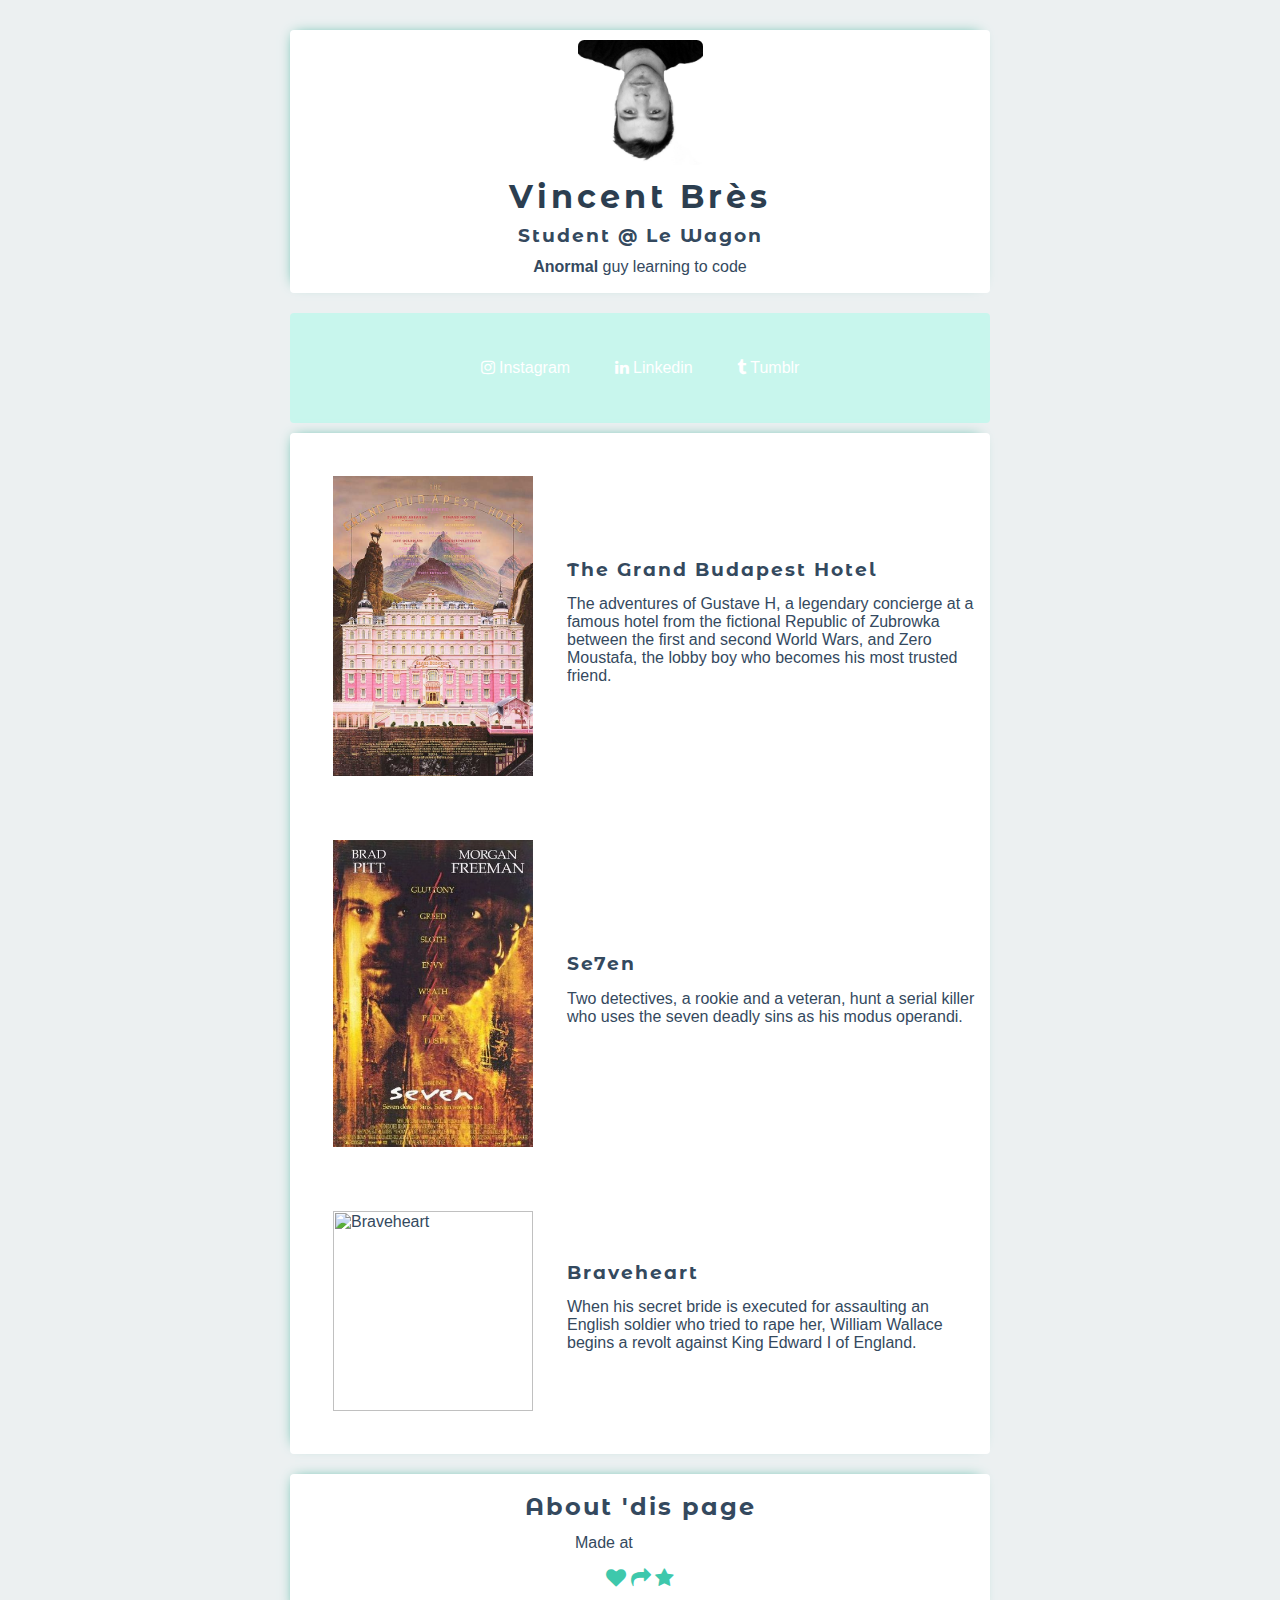
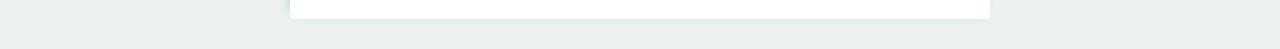
==== index.html @ ee083a6f "version to put online" ====
<html>
  <head>
    <meta charset="utf-8">
    <title>Vin¢ent </title>
    <meta name="description" content="Anormal guy">
    <link href="http://maxcdn.bootstrapcdn.com/font-awesome/4.2.0/css/font-awesome.min.css" rel="stylesheet">
    <link href='https://fonts.googleapis.com/css?family=Montserrat+Alternates:400,700|Roboto:400,100,500' rel='stylesheet' type='text/css'>
    <link rel="stylesheet" href="style.css">
  </head>

  <body>
    <div class="container">
      <div id="card-top" class="card-white text-center">
        <img id="profile-pic" src="../images/vincent-square.jpg" alt="Vincent">
        <h1 id="name-blue">Vincent Brès</h1>
        <h3>Student @ Le Wagon</h3>
        <p><strong>Anormal</strong>  guy learning to code</p>
      </div>

      <div class="card-gray text-center">
        <ul>
        <li>
          <a href="https://www.instagram.com/mc_rosbeef/">
            <i class="fa fa-instagram"></i> Instagram
          </a>
        </li>
        <li>
          <a href="https://fr.linkedin.com/in/bresvincent
    " target="_blank">
            <i class="fa fa-linkedin"></i> Linkedin
          </a>
        </li>
        <li>
          <a href="http://mc-rosbeef.tumblr.com/">
            <i class="fa fa-tumblr"></i> Tumblr
          </a>
        </li>
      </ul>
    </div>

    <div class="card-white text-center">
      <table>
          <tbody>
            <tr>
              <td>
                <img class="movie-img" src="../images/grand-budapest-hotel.jpg" alt="The Grand Budapest Hotel">
              </td>
              <td>
                <h3>The Grand Budapest Hotel</h3>
                <p>The adventures of Gustave H, a legendary concierge at a famous hotel from the fictional Republic of Zubrowka between the first and second World Wars, and Zero Moustafa, the lobby boy who becomes his most trusted friend.</p>
              </td>
            </tr>
            <tr>
              <td>
                <img class="movie-img" src="../images/seven.jpg" alt="Se7en">
              </td>
              <td>
                <h3>Se7en</h3>
                <p>Two detectives, a rookie and a veteran, hunt a serial killer who uses the seven deadly sins as his modus operandi.</p>
              </td>
            </tr>
            <tr>
              <td>
                <img class="movie-img" src="../images/braveheart.jpg" alt="Braveheart">
              </td>
              <td>
                <h3>Braveheart</h3>
                <p>When his secret bride is executed for assaulting an English soldier who tried to rape her, William Wallace begins a revolt against King Edward I of England.</p>
              </td>
            </tr>
          </tbody>
        </table>
      </div>

    <div class="card-white card-bottom text-center">
       <h2>About 'dis page</h2>
      Made at <a id="le-wagon" href="http://lewagon.org/" target="_blank">LeWagon</a>

      <ul>
       <li>
         <a href="#">
           <i class="fa fa-green fa-heart "></i>
         </a>
       </li>
       <li>
         <a href="#">
           <i class="fa fa-green fa-share"></i>
         </a>
       </li>
       <li>
         <a href="#">
           <i class="fa fa-green fa-star"></i>
         </a>
       </li>
      </ul>
    </div>
  </div>
</body>

</html>
---- style.css ----
body {
  background-color: #ecf0f1;
  font-family: helvetica, roboto;
  color: #34495e;
}

#name-blue {
  letter-spacing: 4px;
  color: #2c3e50;
  line-height: 20px;
  }

#profile-pic {
    width:125px;
    border-radius: 5%;
  }
#card-top {
  padding-bottom: 5PX;
  line-height: 10px;
}

#le-wagon:hover {
  color: #D62214;
}

h1, h2, h3 {
  letter-spacing: 2px;
  font-family: Montserrat Alternates;
  line-height: 5px;
  padding-bottom: 5px;
}

a {
  text-decoration: none;
  color: white;
}

a:hover {
  text-decoration: none;
  color: #4BE4C5;
  font-size: 1.05em;
  text-shadow: 1px 1px 1px rgba(0, 0, 0, 0.2);
}

.fa-green {
  color: #3EC8AC;
}

.fa:hover {
  color: #3EC8AC;
}

ul {
  list-style-type: none;
  padding-left: 0px;
}

.container {
  width: 700px;
  margin: 30px auto;
}

.card-white {
  background-color: white;
  padding: 20px;
  margin-bottom: 20px;
  border-radius: 4px;
  box-shadow: -3px -3px 13px -8px rgba(22, 160, 133,1.0);

}

/*.div.card-white.text-center  {
  padding: 10px;
  margin-bottom: 10px;
  text-align: center;
}*/

.card-gray {
  background-color: #C8F6ED;
  border-radius: 4px;
  padding: 1Opx;
  margin-bottom: 10px;

}

.card-gray > ul > li {
  display: inline-block;
  padding: 20px;
}

.card-bottom > ul > li {
  display: inline-block;
  text-align: center;
  font-size: 20px;
  margin-bottom: 5px;
}

div > table > h3 {
  padding: 15px;
}

.movie-img {
  width: 200px;
  padding: 30px;
}

.text-center {
    text-align: center;
    padding: 10px;
}
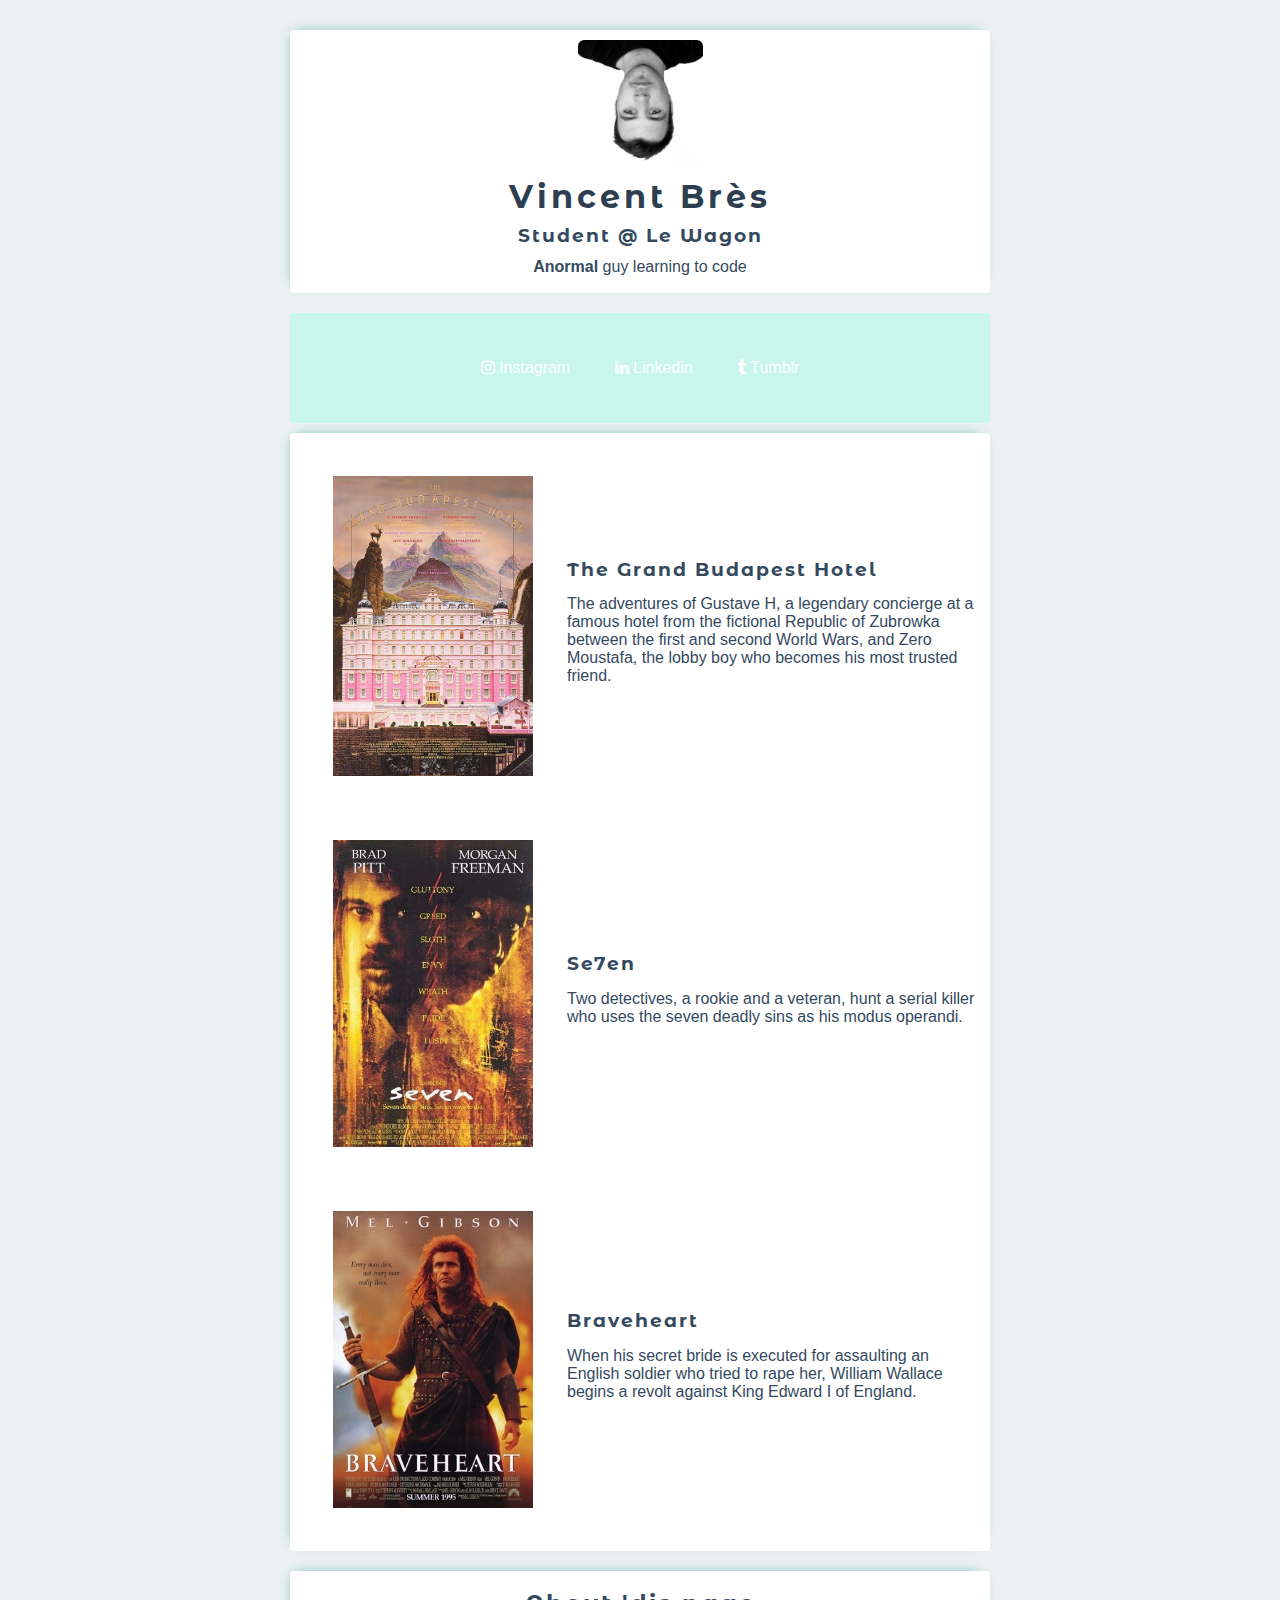
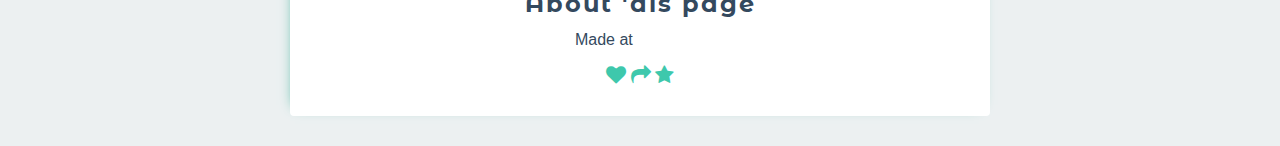
==== commit 08b7fc7f: "change pic" ====
--- a/index.html
+++ b/index.html
@@ -3,7 +3,7 @@
     <meta charset="utf-8">
     <title>Vin¢ent </title>
     <meta name="description" content="Anormal guy">
-    <link href="http://maxcdn.bootstrapcdn.com/font-awesome/4.2.0/css/font-awesome.min.css" rel="stylesheet">
+    <link href="https://maxcdn.bootstrapcdn.com/font-awesome/4.2.0/css/font-awesome.min.css" rel="stylesheet">
     <link href='https://fonts.googleapis.com/css?family=Montserrat+Alternates:400,700|Roboto:400,100,500' rel='stylesheet' type='text/css'>
     <link rel="stylesheet" href="style.css">
   </head>
@@ -11,7 +11,7 @@
   <body>
     <div class="container">
       <div id="card-top" class="card-white text-center">
-        <img id="profile-pic" src="../images/vincent-square.jpg" alt="Vincent">
+        <img id="profile-pic" src="images/vincent-square.jpg" alt="Vincent">
         <h1 id="name-blue">Vincent Brès</h1>
         <h3>Student @ Le Wagon</h3>
         <p><strong>Anormal</strong>  guy learning to code</p>
@@ -43,7 +43,7 @@
           <tbody>
             <tr>
               <td>
-                <img class="movie-img" src="../images/grand-budapest-hotel.jpg" alt="The Grand Budapest Hotel">
+                <img class="movie-img" src="images/grand-budapest-hotel.jpg" alt="The Grand Budapest Hotel">
               </td>
               <td>
                 <h3>The Grand Budapest Hotel</h3>
@@ -52,7 +52,7 @@
             </tr>
             <tr>
               <td>
-                <img class="movie-img" src="../images/seven.jpg" alt="Se7en">
+                <img class="movie-img" src="images/seven.jpg" alt="Se7en">
               </td>
               <td>
                 <h3>Se7en</h3>
@@ -61,7 +61,7 @@
             </tr>
             <tr>
               <td>
-                <img class="movie-img" src="../images/braveheart.jpg" alt="Braveheart">
+                <img class="movie-img" src="images/Braveheart.jpg" alt="Braveheart">
               </td>
               <td>
                 <h3>Braveheart</h3>
